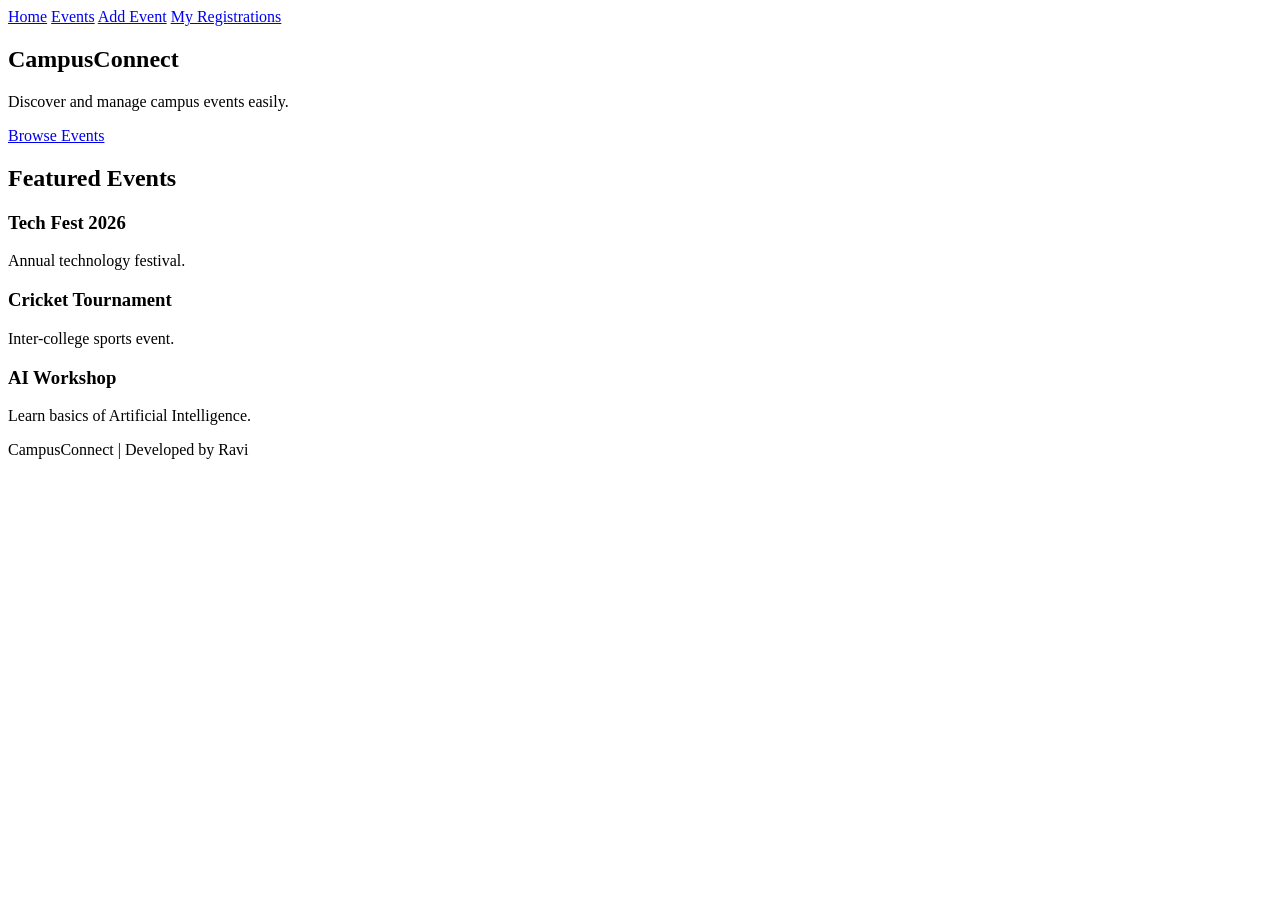
==== index.html @ 41ade1c3 "Week 1: Add all 5 HTML pages" ====
<!DOCTYPE html>
<html lang="en">
<head>
    <meta charset="UTF-8">
    <meta name="viewport" content="width=device-width, initial-scale=1.0">
    <title>CampusConnect</title>
</head>
<body>

    <header>
        <nav>
            <a href="index.html">Home</a>
            <a href="events.html">Events</a>
            <a href="add-event.html">Add Event</a>
            <a href="my-registrations.html">My Registrations</a>
        </nav>
    </header>

    <main>

        <section>
            <h1>CampusConnect</h1>

            <p>
                Discover and manage campus events easily.
            </p>

            <a href="events.html">
                Browse Events
            </a>
        </section>

        <section>

            <h2>Featured Events</h2>

            <article>
                <h3>Tech Fest 2026</h3>
                <p>Annual technology festival.</p>
            </article>

            <article>
                <h3>Cricket Tournament</h3>
                <p>Inter-college sports event.</p>
            </article>

            <article>
                <h3>AI Workshop</h3>
                <p>Learn basics of Artificial Intelligence.</p>
            </article>

        </section>

    </main>

    <footer>
        <p>CampusConnect | Developed by Ravi</p>
    </footer>

</body>
</html>
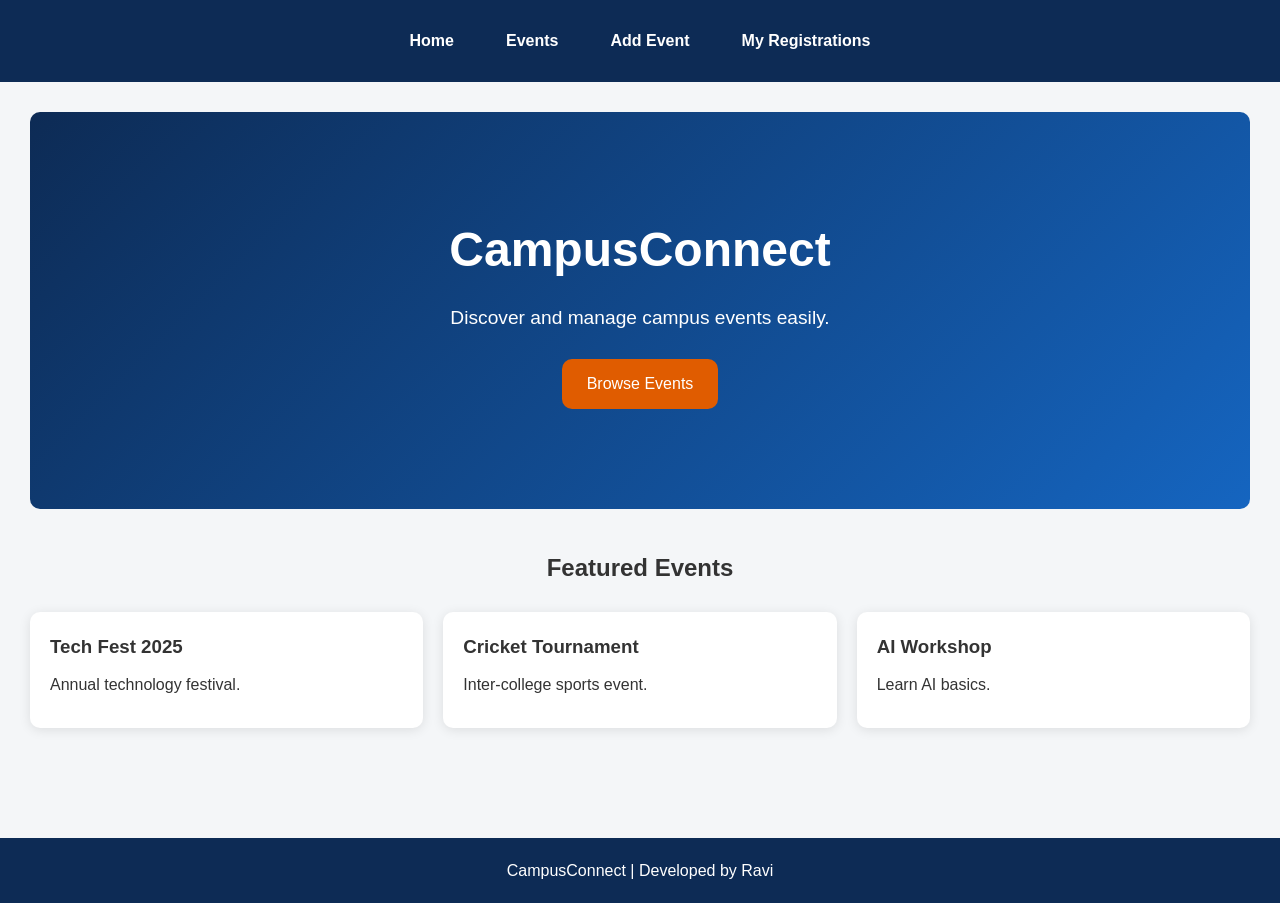
==== commit 9f0bef68: "Week 2: Complete UI styling for all pages" ====
--- a/index.html
+++ b/index.html
@@ -4,6 +4,8 @@
     <meta charset="UTF-8">
     <meta name="viewport" content="width=device-width, initial-scale=1.0">
     <title>CampusConnect</title>
+    <link rel="stylesheet" href="css/styles.css">
+    <script src="js/app.js"></script>
 </head>
 <body>
 
@@ -18,38 +20,45 @@
 
     <main>
 
-        <section>
-            <h1>CampusConnect</h1>
+      <section class="hero">
 
-            <p>
-                Discover and manage campus events easily.
-            </p>
+    <h1>CampusConnect</h1>
 
-            <a href="events.html">
-                Browse Events
-            </a>
-        </section>
+    <p>
+        Discover and manage campus events easily.
+    </p>
+
+    <a href="events.html" class="btn-primary">
+        Browse Events
+    </a>
+
+</section>
 
         <section>
+<section class="featured-events">
 
-            <h2>Featured Events</h2>
+    <h2>Featured Events</h2>
 
-            <article>
-                <h3>Tech Fest 2026</h3>
-                <p>Annual technology festival.</p>
-            </article>
+    <div class="events-grid">
 
-            <article>
-                <h3>Cricket Tournament</h3>
-                <p>Inter-college sports event.</p>
-            </article>
+        <article class="event-card">
+            <h3>Tech Fest 2025</h3>
+            <p>Annual technology festival.</p>
+        </article>
 
-            <article>
-                <h3>AI Workshop</h3>
-                <p>Learn basics of Artificial Intelligence.</p>
-            </article>
+        <article class="event-card">
+            <h3>Cricket Tournament</h3>
+            <p>Inter-college sports event.</p>
+        </article>
 
-        </section>
+        <article class="event-card">
+            <h3>AI Workshop</h3>
+            <p>Learn AI basics.</p>
+        </article>
+
+    </div>
+
+</section>
 
     </main>
 
--- a/css/styles.css
+++ b/css/styles.css
@@ -0,0 +1,350 @@
+/* =========================
+   RESET
+========================= */
+
+*{
+    margin:0;
+    padding:0;
+    box-sizing:border-box;
+}
+
+/* =========================
+   VARIABLES
+========================= */
+
+:root{
+    --primary:#0D2B55;
+    --accent:#E05C00;
+    --bg:#F4F6F8;
+    --card-bg:#FFFFFF;
+    --text:#333333;
+    --radius:10px;
+}
+
+/* =========================
+   BODY
+========================= */
+
+body{
+    font-family:Arial, sans-serif;
+    background:var(--bg);
+    color:var(--text);
+    line-height:1.6;
+}
+
+/* =========================
+   HEADER & NAVBAR
+========================= */
+
+header{
+    background:var(--primary);
+    position:sticky;
+    top:0;
+    z-index:100;
+}
+
+nav{
+    display:flex;
+    justify-content:center;
+    gap:20px;
+    padding:20px;
+}
+
+nav a{
+    color:white;
+    text-decoration:none;
+    font-weight:bold;
+    padding:8px 16px;
+    border-radius:var(--radius);
+    transition:0.3s;
+}
+
+nav a:hover{
+    background:var(--accent);
+}
+
+/* =========================
+   MAIN
+========================= */
+
+main{
+    padding:30px;
+}
+
+/* =========================
+   HERO SECTION
+========================= */
+
+.hero{
+    background:linear-gradient(135deg,#0D2B55,#1565C0);
+    color:white;
+    text-align:center;
+    padding:100px 20px;
+    border-radius:var(--radius);
+}
+
+.hero h1{
+    font-size:3rem;
+    margin-bottom:15px;
+}
+
+.hero p{
+    font-size:1.2rem;
+    margin-bottom:25px;
+}
+
+/* =========================
+   BUTTONS
+========================= */
+
+.btn-primary{
+    background:var(--accent);
+    color:white;
+    text-decoration:none;
+    padding:12px 25px;
+    border-radius:var(--radius);
+    display:inline-block;
+    transition:0.3s;
+}
+
+.btn-primary:hover{
+    background:#c44f00;
+}
+
+/* =========================
+   FEATURED EVENTS
+========================= */
+
+.featured-events{
+    padding:40px 0;
+}
+
+.featured-events h2{
+    text-align:center;
+    margin-bottom:25px;
+}
+
+/* =========================
+   EVENTS GRID
+========================= */
+
+.events-grid{
+    display:grid;
+    grid-template-columns:repeat(3,1fr);
+    gap:20px;
+}
+
+/* =========================
+   EVENT CARDS
+========================= */
+
+.event-card{
+    background:var(--card-bg);
+    padding:20px;
+    border-radius:var(--radius);
+    box-shadow:0 2px 12px rgba(0,0,0,0.1);
+    transition:0.3s;
+}
+
+.event-card:hover{
+    transform:translateY(-5px);
+}
+
+.event-card h3{
+    margin-bottom:10px;
+}
+
+.event-card p{
+    margin-bottom:10px;
+}
+
+/* =========================
+   CATEGORY BADGES
+========================= */
+
+.category-badge{
+    display:inline-block;
+    background:var(--accent);
+    color:white;
+    padding:5px 10px;
+    border-radius:20px;
+    font-size:12px;
+    margin-bottom:10px;
+}
+
+/* =========================
+   FILTER BUTTONS
+========================= */
+
+.filters{
+    text-align:center;
+    margin:30px 0;
+}
+
+.filters button{
+    background:var(--primary);
+    color:white;
+    border:none;
+    padding:10px 16px;
+    margin:5px;
+    border-radius:var(--radius);
+    cursor:pointer;
+    transition:0.3s;
+}
+
+.filters button:hover{
+    background:var(--accent);
+}
+
+/* =========================
+   FOOTER
+========================= */
+
+footer{
+    background:var(--primary);
+    color:white;
+    text-align:center;
+    padding:20px;
+    margin-top:40px;
+}
+
+/* =========================
+   RESPONSIVE DESIGN
+========================= */
+
+@media(max-width:768px){
+
+    nav{
+        flex-direction:column;
+        align-items:center;
+    }
+
+    .hero h1{
+        font-size:2rem;
+    }
+
+    .events-grid{
+        grid-template-columns:1fr;
+    }
+
+    main{
+        padding:20px;
+    }
+
+}
+
+/* =========================
+   ADD EVENT FORM
+========================= */
+
+.form-container{
+    max-width:700px;
+    margin:40px auto;
+    background:white;
+    padding:30px;
+    border-radius:10px;
+    box-shadow:0 2px 12px rgba(0,0,0,0.1);
+}
+
+.form-container h1{
+    text-align:center;
+    margin-bottom:25px;
+}
+
+.form-group{
+    margin-bottom:20px;
+}
+
+.form-group label{
+    display:block;
+    margin-bottom:8px;
+    font-weight:bold;
+}
+
+.form-group input,
+.form-group select,
+.form-group textarea{
+    width:100%;
+    padding:12px;
+    border:1px solid #ccc;
+    border-radius:8px;
+    font-size:16px;
+}
+
+.form-group input:focus,
+.form-group select:focus,
+.form-group textarea:focus{
+    outline:none;
+    border-color:var(--accent);
+}
+
+.form-container button{
+    width:100%;
+    background:var(--accent);
+    color:white;
+    border:none;
+    padding:14px;
+    border-radius:8px;
+    cursor:pointer;
+    font-size:16px;
+}
+
+.form-container button:hover{
+    background:#c44f00;
+}
+
+
+/* =========================
+   EVENT DETAIL PAGE
+========================= */
+
+.detail-container{
+    max-width:800px;
+    margin:40px auto;
+    background:white;
+    padding:30px;
+    border-radius:10px;
+    box-shadow:0 2px 12px rgba(0,0,0,0.1);
+}
+
+.detail-container h1{
+    margin-bottom:15px;
+}
+
+.detail-container h2{
+    margin-top:25px;
+    margin-bottom:10px;
+}
+
+.detail-container p{
+    margin-bottom:10px;
+}
+
+
+/* =========================
+   MY REGISTRATIONS PAGE
+========================= */
+
+.registrations-container{
+    max-width:900px;
+    margin:40px auto;
+    background:white;
+    padding:30px;
+    border-radius:10px;
+    box-shadow:0 2px 12px rgba(0,0,0,0.1);
+}
+
+.registrations-container h1{
+    text-align:center;
+    margin-bottom:20px;
+}
+
+.empty-message{
+    text-align:center;
+    margin-bottom:20px;
+    color:#666;
+}
+
+#registrations-list{
+    margin-bottom:20px;
+}
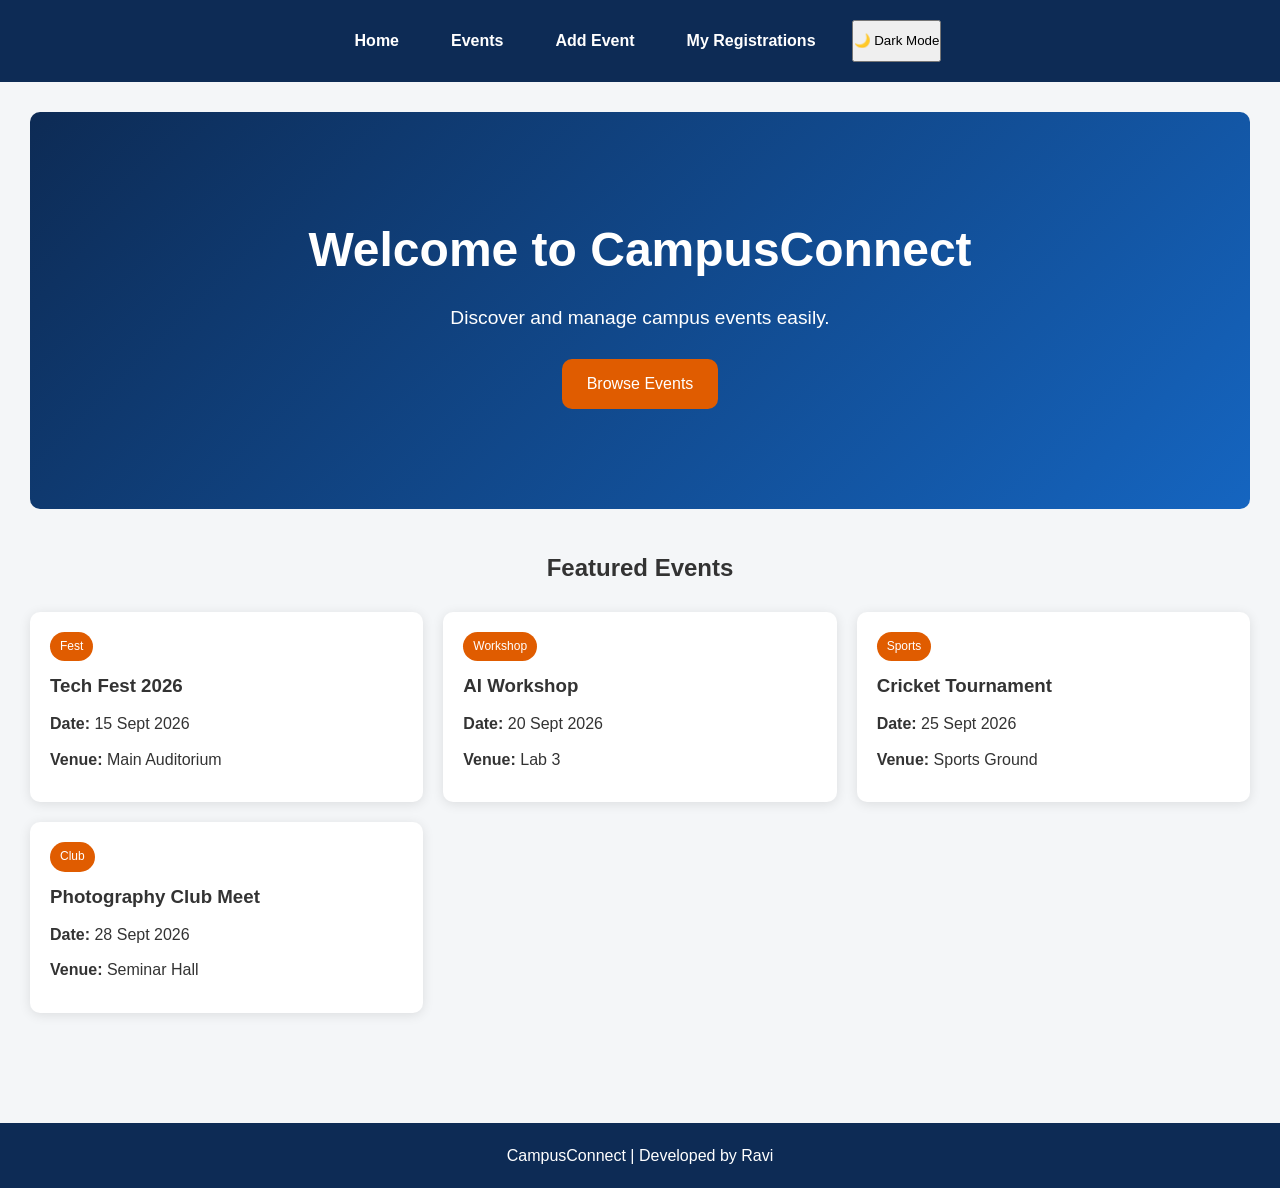
==== commit 25b36402: "Week 3 completed" ====
--- a/index.html
+++ b/index.html
@@ -4,9 +4,10 @@
     <meta charset="UTF-8">
     <meta name="viewport" content="width=device-width, initial-scale=1.0">
     <title>CampusConnect</title>
+
     <link rel="stylesheet" href="css/styles.css">
-    <script src="js/app.js"></script>
 </head>
+
 <body>
 
     <header>
@@ -15,50 +16,46 @@
             <a href="events.html">Events</a>
             <a href="add-event.html">Add Event</a>
             <a href="my-registrations.html">My Registrations</a>
+            <button id="dark-mode-toggle">
+                    🌙 Dark Mode
+                </button>
         </nav>
     </header>
 
     <main>
 
-      <section class="hero">
+        <!-- Hero Section -->
+        <section class="hero">
 
-    <h1>CampusConnect</h1>
+            <h1 id="hero-title">CampusConnect</h1>
 
-    <p>
-        Discover and manage campus events easily.
-    </p>
+            <p>
+                Discover and manage campus events easily.
+            </p>
 
-    <a href="events.html" class="btn-primary">
-        Browse Events
-    </a>
+            <a
+                href="events.html"
+                class="btn-primary"
+                id="browse-btn"
+            >
+                Browse Events
+            </a>
 
-</section>
+        </section>
 
-        <section>
-<section class="featured-events">
+        <!-- Featured Events -->
+        <section class="featured-events">
 
-    <h2>Featured Events</h2>
+            <h2>Featured Events</h2>
 
-    <div class="events-grid">
+            <div
+                class="events-grid"
+                id="featured-events"
+            >
 
-        <article class="event-card">
-            <h3>Tech Fest 2025</h3>
-            <p>Annual technology festival.</p>
-        </article>
+            </div>
 
-        <article class="event-card">
-            <h3>Cricket Tournament</h3>
-            <p>Inter-college sports event.</p>
-        </article>
-
-        <article class="event-card">
-            <h3>AI Workshop</h3>
-            <p>Learn AI basics.</p>
-        </article>
-
-    </div>
-
-</section>
+        </section>
 
     </main>
 
@@ -66,5 +63,7 @@
         <p>CampusConnect | Developed by Ravi</p>
     </footer>
 
+    <script src="js/app.js"></script>
+
 </body>
 </html>
--- a/css/styles.css
+++ b/css/styles.css
@@ -1,6 +1,3 @@
-/* =========================
-   RESET
-========================= */
 
 *{
     margin:0;
@@ -8,9 +5,8 @@
     box-sizing:border-box;
 }
 
-/* =========================
-   VARIABLES
-========================= */
+
+
 
 :root{
     --primary:#0D2B55;
@@ -21,9 +17,6 @@
     --radius:10px;
 }
 
-/* =========================
-   BODY
-========================= */
 
 body{
     font-family:Arial, sans-serif;
@@ -32,9 +25,6 @@
     line-height:1.6;
 }
 
-/* =========================
-   HEADER & NAVBAR
-========================= */
 
 header{
     background:var(--primary);
@@ -63,17 +53,13 @@
     background:var(--accent);
 }
 
-/* =========================
-   MAIN
-========================= */
+
 
 main{
     padding:30px;
 }
 
-/* =========================
-   HERO SECTION
-========================= */
+
 
 .hero{
     background:linear-gradient(135deg,#0D2B55,#1565C0);
@@ -93,9 +79,7 @@
     margin-bottom:25px;
 }
 
-/* =========================
-   BUTTONS
-========================= */
+
 
 .btn-primary{
     background:var(--accent);
@@ -111,9 +95,7 @@
     background:#c44f00;
 }
 
-/* =========================
-   FEATURED EVENTS
-========================= */
+
 
 .featured-events{
     padding:40px 0;
@@ -124,9 +106,7 @@
     margin-bottom:25px;
 }
 
-/* =========================
-   EVENTS GRID
-========================= */
+
 
 .events-grid{
     display:grid;
@@ -134,9 +114,7 @@
     gap:20px;
 }
 
-/* =========================
-   EVENT CARDS
-========================= */
+
 
 .event-card{
     background:var(--card-bg);
@@ -158,9 +136,7 @@
     margin-bottom:10px;
 }
 
-/* =========================
-   CATEGORY BADGES
-========================= */
+
 
 .category-badge{
     display:inline-block;
@@ -172,9 +148,7 @@
     margin-bottom:10px;
 }
 
-/* =========================
-   FILTER BUTTONS
-========================= */
+
 
 .filters{
     text-align:center;
@@ -196,9 +170,7 @@
     background:var(--accent);
 }
 
-/* =========================
-   FOOTER
-========================= */
+
 
 footer{
     background:var(--primary);
@@ -208,9 +180,7 @@
     margin-top:40px;
 }
 
-/* =========================
-   RESPONSIVE DESIGN
-========================= */
+
 
 @media(max-width:768px){
 
@@ -233,9 +203,7 @@
 
 }
 
-/* =========================
-   ADD EVENT FORM
-========================= */
+
 
 .form-container{
     max-width:700px;
@@ -294,9 +262,7 @@
 }
 
 
-/* =========================
-   EVENT DETAIL PAGE
-========================= */
+
 
 .detail-container{
     max-width:800px;
@@ -321,9 +287,7 @@
 }
 
 
-/* =========================
-   MY REGISTRATIONS PAGE
-========================= */
+
 
 .registrations-container{
     max-width:900px;
@@ -347,4 +311,30 @@
 
 #registrations-list{
     margin-bottom:20px;
+}
+#search-input{
+    width:100%;
+    padding:12px;
+    margin:20px 0;
+    border:1px solid #ccc;
+    border-radius:8px;
+    font-size:16px;
+}
+.stats-container{
+    display:flex;
+    gap:20px;
+    margin:20px 0;
+}
+
+.stat-card{
+    background:white;
+    padding:20px;
+    border-radius:10px;
+    box-shadow:0 2px 10px rgba(0,0,0,0.1);
+    flex:1;
+    text-align:center;
+}
+body.dark-mode{
+    background:#121212;
+    color:white;
 }
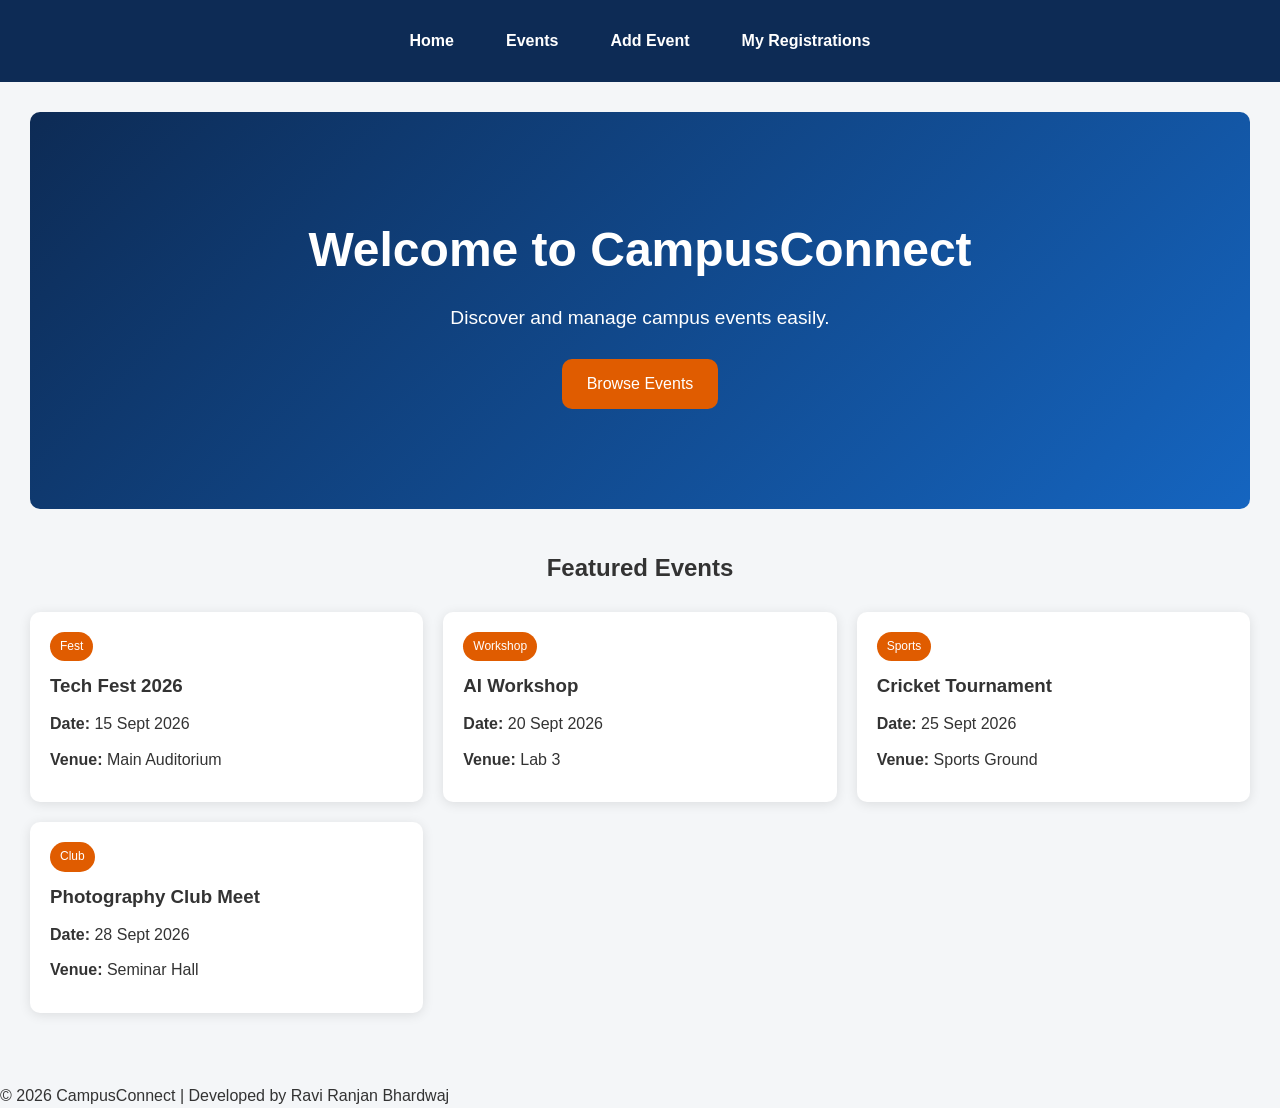
==== commit 3c036ff4: "Week 4: Project polishing and improvements" ====
--- a/index.html
+++ b/index.html
@@ -16,9 +16,7 @@
             <a href="events.html">Events</a>
             <a href="add-event.html">Add Event</a>
             <a href="my-registrations.html">My Registrations</a>
-            <button id="dark-mode-toggle">
-                    🌙 Dark Mode
-                </button>
+           
         </nav>
     </header>
 
@@ -58,10 +56,10 @@
         </section>
 
     </main>
-
-    <footer>
-        <p>CampusConnect | Developed by Ravi</p>
-    </footer>
+<p>
+    © 2026 CampusConnect |
+    Developed by Ravi Ranjan Bhardwaj
+</p>
 
     <script src="js/app.js"></script>
 
--- a/css/styles.css
+++ b/css/styles.css
@@ -334,7 +334,22 @@
     flex:1;
     text-align:center;
 }
-body.dark-mode{
-    background:#121212;
-    color:white;
+.filters{
+    margin:20px 0;
+    display:flex;
+    gap:10px;
+    flex-wrap:wrap;
+}
+
+.filters button{
+    padding:10px 18px;
+    border:none;
+    border-radius:8px;
+    cursor:pointer;
+    background:var(--primary);
+    color:white;
+}
+
+.filters button:hover{
+    background:var(--accent);
 }
